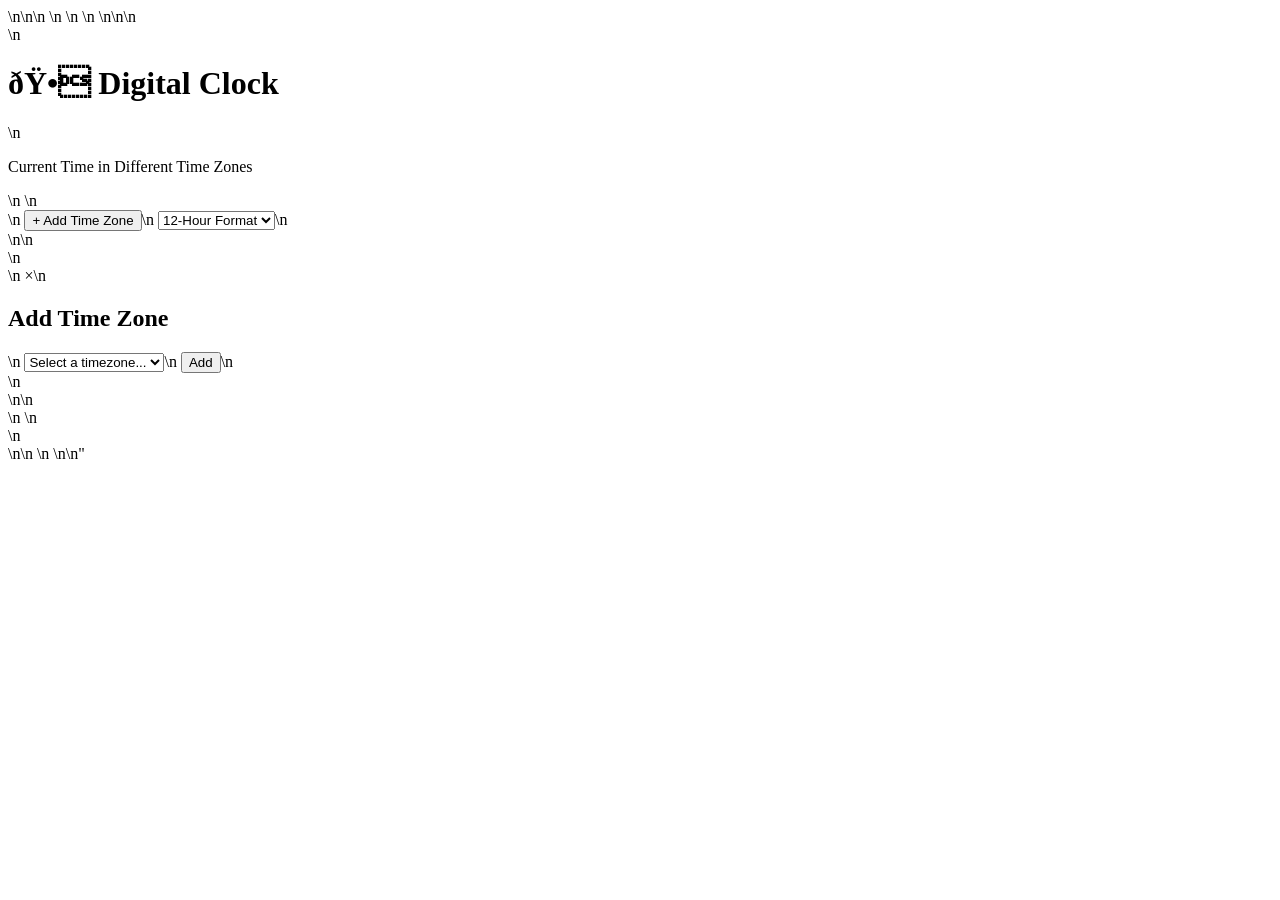
==== clock.html @ 5eba2925 "Add digital clock with multiple time zones" ====
<!DOCTYPE html>\n<html lang=\"en\">\n<head>\n    <meta charset=\"UTF-8\">\n    <meta name=\"viewport\" content=\"width=device-width, initial-scale=1.0\">\n    <title>Digital Clock - Multiple Time Zones</title>\n    <link rel=\"stylesheet\" href=\"clock-styles.css\">\n</head>\n<body>\n    <div class=\"clock-container\">\n        <h1>🕐 Digital Clock</h1>\n        <p class=\"subtitle\">Current Time in Different Time Zones</p>\n        \n        <div class=\"controls\">\n            <button id=\"addZoneBtn\" class=\"btn-add\">+ Add Time Zone</button>\n            <select id=\"formatSelect\" class=\"format-select\">\n                <option value=\"12\">12-Hour Format</option>\n                <option value=\"24\">24-Hour Format</option>\n            </select>\n        </div>\n\n        <div class=\"modal\" id=\"addZoneModal\">\n            <div class=\"modal-content\">\n                <span class=\"close\">&times;</span>\n                <h2>Add Time Zone</h2>\n                <select id=\"timezoneSelect\" class=\"timezone-select\">\n                    <option value=\"\">Select a timezone...</option>\n                </select>\n                <button id=\"confirmAddBtn\" class=\"btn-primary\">Add</button>\n            </div>\n        </div>\n\n        <div class=\"clocks-grid\" id=\"clocksGrid\">\n            <!-- Clock cards will be generated here -->\n        </div>\n    </div>\n\n    <script src=\"clock-data.js\"></script>\n    <script src=\"clock-app.js\"></script>\n</body>\n</html>"
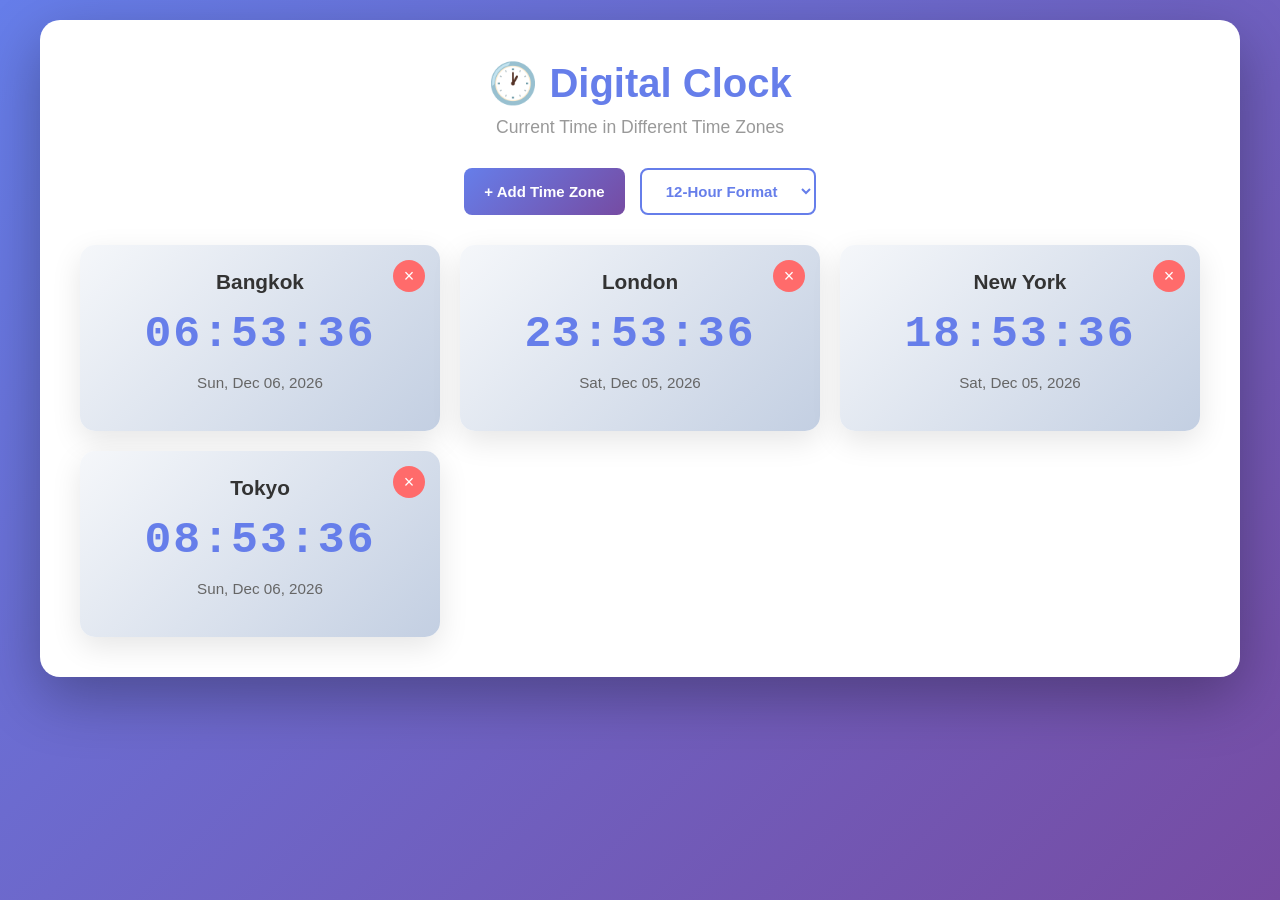
==== commit d16f272d: "Add to-do list and digital clock applications" ====
--- a/clock.html
+++ b/clock.html
@@ -1 +1,40 @@
-<!DOCTYPE html>\n<html lang=\"en\">\n<head>\n    <meta charset=\"UTF-8\">\n    <meta name=\"viewport\" content=\"width=device-width, initial-scale=1.0\">\n    <title>Digital Clock - Multiple Time Zones</title>\n    <link rel=\"stylesheet\" href=\"clock-styles.css\">\n</head>\n<body>\n    <div class=\"clock-container\">\n        <h1>🕐 Digital Clock</h1>\n        <p class=\"subtitle\">Current Time in Different Time Zones</p>\n        \n        <div class=\"controls\">\n            <button id=\"addZoneBtn\" class=\"btn-add\">+ Add Time Zone</button>\n            <select id=\"formatSelect\" class=\"format-select\">\n                <option value=\"12\">12-Hour Format</option>\n                <option value=\"24\">24-Hour Format</option>\n            </select>\n        </div>\n\n        <div class=\"modal\" id=\"addZoneModal\">\n            <div class=\"modal-content\">\n                <span class=\"close\">&times;</span>\n                <h2>Add Time Zone</h2>\n                <select id=\"timezoneSelect\" class=\"timezone-select\">\n                    <option value=\"\">Select a timezone...</option>\n                </select>\n                <button id=\"confirmAddBtn\" class=\"btn-primary\">Add</button>\n            </div>\n        </div>\n\n        <div class=\"clocks-grid\" id=\"clocksGrid\">\n            <!-- Clock cards will be generated here -->\n        </div>\n    </div>\n\n    <script src=\"clock-data.js\"></script>\n    <script src=\"clock-app.js\"></script>\n</body>\n</html>"+<!DOCTYPE html>
+<html lang="en">
+<head>
+    <meta charset="UTF-8">
+    <meta name="viewport" content="width=device-width, initial-scale=1.0">
+    <title>Digital Clock - Multiple Time Zones</title>
+    <link rel="stylesheet" href="clock-styles.css">
+</head>
+<body>
+    <div class="clock-container">
+        <h1>🕐 Digital Clock</h1>
+        <p class="subtitle">Current Time in Different Time Zones</p>
+        
+        <div class="controls">
+            <button id="addZoneBtn" class="btn-add">+ Add Time Zone</button>
+            <select id="formatSelect" class="format-select">
+                <option value="12">12-Hour Format</option>
+                <option value="24">24-Hour Format</option>
+            </select>
+        </div>
+
+        <div class="modal" id="addZoneModal">
+            <div class="modal-content">
+                <span class="close">&times;</span>
+                <h2>Add Time Zone</h2>
+                <select id="timezoneSelect" class="timezone-select">
+                    <option value="">Select a timezone...</option>
+                </select>
+                <button id="confirmAddBtn" class="btn-primary">Add</button>
+            </div>
+        </div>
+
+        <div class="clocks-grid" id="clocksGrid">
+        </div>
+    </div>
+
+    <script src="clock-data.js"></script>
+    <script src="clock-app.js"></script>
+</body>
+</html>
--- a/clock-styles.css
+++ b/clock-styles.css
@@ -0,0 +1,251 @@
+* {
+    margin: 0;
+    padding: 0;
+    box-sizing: border-box;
+}
+
+body {
+    font-family: 'Segoe UI', Tahoma, Geneva, Verdana, sans-serif;
+    background: linear-gradient(135deg, #667eea 0%, #764ba2 100%);
+    min-height: 100vh;
+    padding: 20px;
+    color: #333;
+}
+
+.clock-container {
+    max-width: 1200px;
+    margin: 0 auto;
+    background: white;
+    border-radius: 20px;
+    padding: 40px;
+    box-shadow: 0 20px 60px rgba(0, 0, 0, 0.3);
+}
+
+h1 {
+    text-align: center;
+    color: #667eea;
+    margin-bottom: 10px;
+    font-size: 2.5em;
+}
+
+.subtitle {
+    text-align: center;
+    color: #999;
+    margin-bottom: 30px;
+    font-size: 1.1em;
+}
+
+.controls {
+    display: flex;
+    gap: 15px;
+    justify-content: center;
+    margin-bottom: 30px;
+    flex-wrap: wrap;
+}
+
+.btn-add,
+.format-select {
+    padding: 12px 20px;
+    border: 2px solid #667eea;
+    border-radius: 8px;
+    font-size: 15px;
+    font-weight: 600;
+    cursor: pointer;
+    transition: all 0.3s;
+}
+
+.btn-add {
+    background: linear-gradient(135deg, #667eea 0%, #764ba2 100%);
+    color: white;
+    border: none;
+}
+
+.btn-add:hover {
+    transform: translateY(-2px);
+    box-shadow: 0 5px 15px rgba(102, 126, 234, 0.4);
+}
+
+.format-select {
+    background: white;
+    color: #667eea;
+}
+
+.format-select:focus {
+    outline: none;
+    box-shadow: 0 0 0 3px rgba(102, 126, 234, 0.1);
+}
+
+.modal {
+    display: none;
+    position: fixed;
+    z-index: 1000;
+    left: 0;
+    top: 0;
+    width: 100%;
+    height: 100%;
+    background-color: rgba(0, 0, 0, 0.5);
+}
+
+.modal.show {
+    display: flex;
+    justify-content: center;
+    align-items: center;
+}
+
+.modal-content {
+    background-color: white;
+    padding: 30px;
+    border-radius: 15px;
+    box-shadow: 0 10px 40px rgba(0, 0, 0, 0.3);
+    max-width: 500px;
+    width: 90%;
+    position: relative;
+}
+
+.close {
+    position: absolute;
+    right: 20px;
+    top: 15px;
+    font-size: 28px;
+    font-weight: bold;
+    color: #999;
+    cursor: pointer;
+    transition: color 0.3s;
+}
+
+.close:hover {
+    color: #333;
+}
+
+.modal-content h2 {
+    color: #667eea;
+    margin-bottom: 20px;
+}
+
+.timezone-select {
+    width: 100%;
+    padding: 12px 15px;
+    border: 2px solid #ddd;
+    border-radius: 8px;
+    font-size: 15px;
+    margin-bottom: 20px;
+    transition: border-color 0.3s;
+}
+
+.timezone-select:focus {
+    outline: none;
+    border-color: #667eea;
+}
+
+.btn-primary {
+    width: 100%;
+    padding: 12px;
+    background: linear-gradient(135deg, #667eea 0%, #764ba2 100%);
+    color: white;
+    border: none;
+    border-radius: 8px;
+    font-weight: 600;
+    cursor: pointer;
+    transition: transform 0.2s;
+}
+
+.btn-primary:hover {
+    transform: translateY(-2px);
+}
+
+.clocks-grid {
+    display: grid;
+    grid-template-columns: repeat(auto-fill, minmax(300px, 1fr));
+    gap: 20px;
+}
+
+.clock-card {
+    background: linear-gradient(135deg, #f5f7fa 0%, #c3cfe2 100%);
+    border-radius: 15px;
+    padding: 25px;
+    text-align: center;
+    box-shadow: 0 10px 30px rgba(0, 0, 0, 0.1);
+    position: relative;
+    transition: transform 0.3s, box-shadow 0.3s;
+}
+
+.clock-card:hover {
+    transform: translateY(-5px);
+    box-shadow: 0 15px 40px rgba(0, 0, 0, 0.2);
+}
+
+.timezone-name {
+    font-size: 1.3em;
+    font-weight: 700;
+    color: #333;
+    margin-bottom: 15px;
+}
+
+.digital-time {
+    font-size: 2.8em;
+    font-weight: bold;
+    color: #667eea;
+    font-family: 'Courier New', monospace;
+    margin-bottom: 10px;
+    letter-spacing: 2px;
+}
+
+.time-period {
+    font-size: 1.2em;
+    color: #999;
+    margin-bottom: 15px;
+}
+
+.current-date {
+    font-size: 0.95em;
+    color: #666;
+    margin-bottom: 15px;
+}
+
+.remove-btn {
+    position: absolute;
+    top: 15px;
+    right: 15px;
+    background: #ff6b6b;
+    color: white;
+    border: none;
+    width: 32px;
+    height: 32px;
+    border-radius: 50%;
+    cursor: pointer;
+    font-size: 18px;
+    transition: background 0.3s;
+}
+
+.remove-btn:hover {
+    background: #ff5252;
+}
+
+.empty-message {
+    text-align: center;
+    padding: 60px 20px;
+    color: #999;
+}
+
+.empty-message p:first-child {
+    font-size: 3em;
+    margin-bottom: 10px;
+}
+
+@media (max-width: 768px) {
+    .clock-container {
+        padding: 20px;
+    }
+
+    h1 {
+        font-size: 2em;
+    }
+
+    .clocks-grid {
+        grid-template-columns: 1fr;
+    }
+
+    .digital-time {
+        font-size: 2.2em;
+    }
+}
